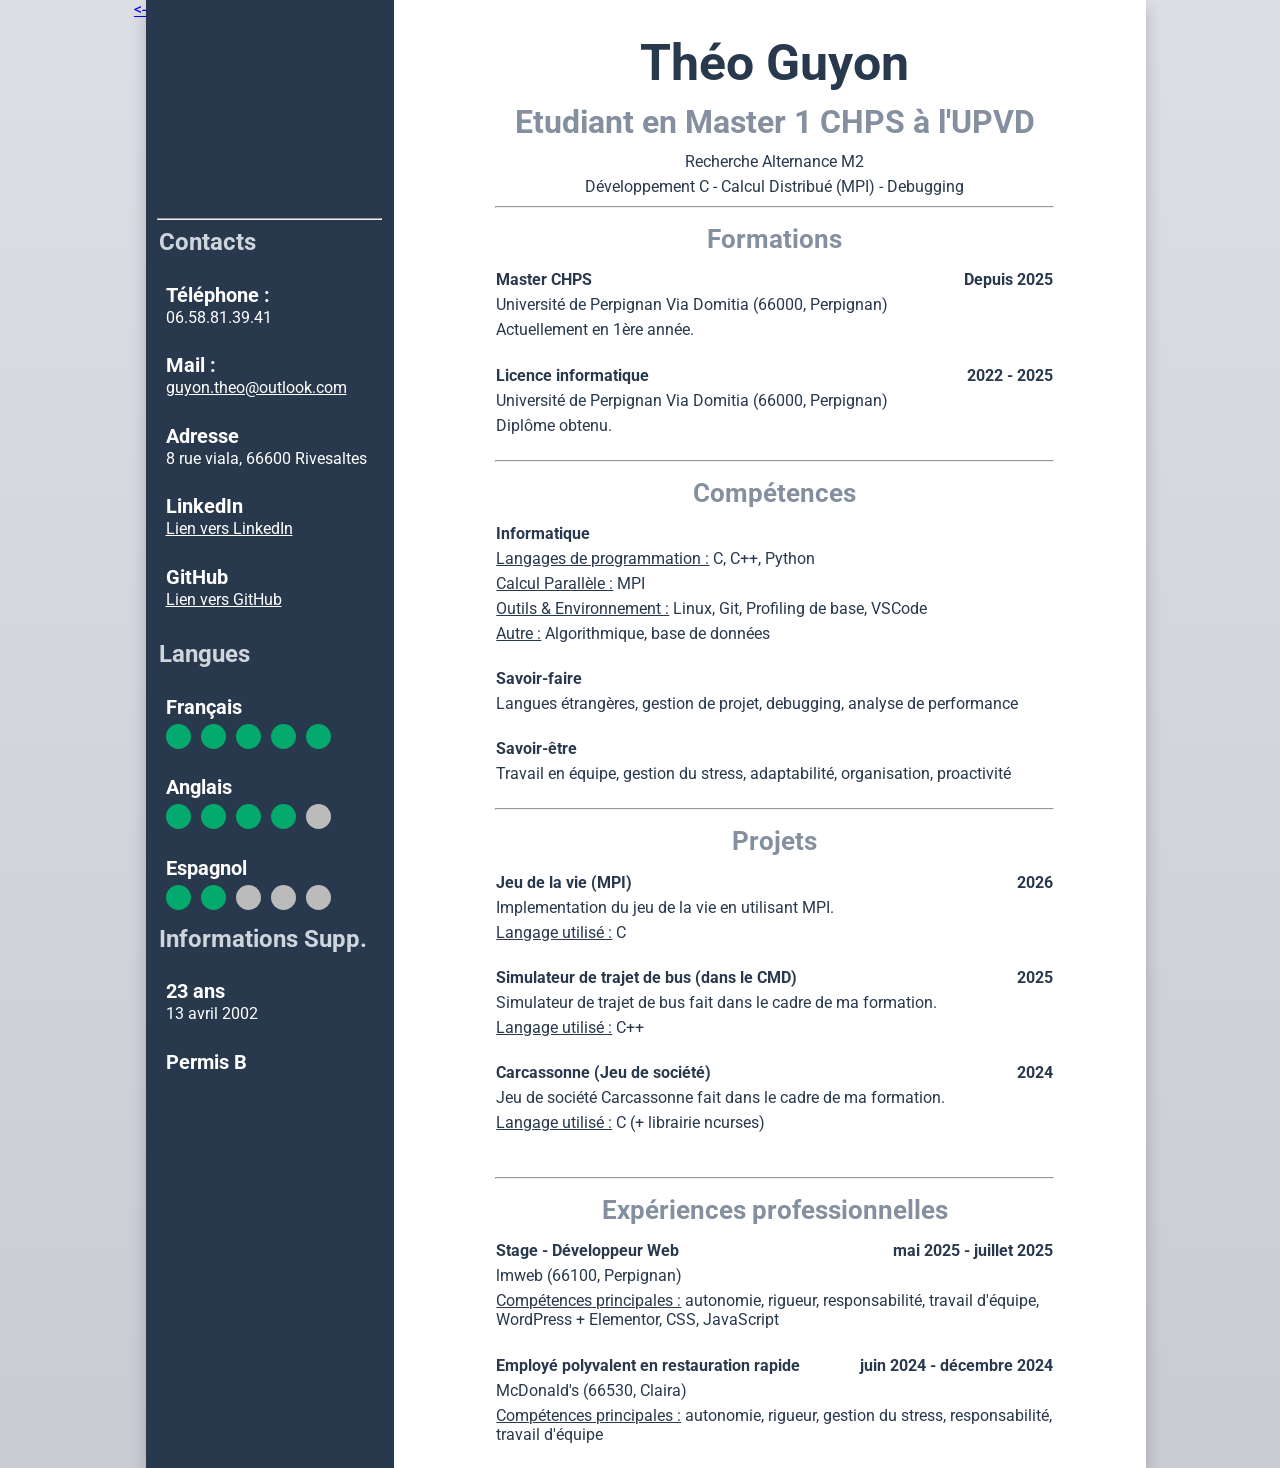
==== chps.html @ 4ac4a45c "update" ====
<!DOCTYPE html>
<html lang="fr">
<head>
    <meta charset="UTF-8">
    <meta name="viewport" content="width=device-width, initial-scale=1.0">
    <title>Theo Guyon</title>
    <link rel="stylesheet" href="style.css">
</head>
<body>
    <a href="index.html"><-</a>
    <div>
        <aside>
            <div class="img-container">
                <img src="photo.png" alt="">
            </div>

            <hr>

            <div class="category-container">
                <h3>Contacts</h3>

                <div class="info-container">
                    <h4>Téléphone :</h4>
                    <p>06.58.81.39.41</p>
                </div>

                <div class="info-container">
                    <h4>Mail :</h4>
                    <p><a href="mailto:guyon.theo@outlook.com">guyon.theo@outlook.com</a></p>
                </div>

                <div class="info-container">
                    <h4>Adresse</h4>
                    <p>8 rue viala, 66600 Rivesaltes</p>
                </div>

                <div class="info-container">
                    <h4>LinkedIn</h4>
                    <p><a href="https://www.linkedin.com/in/theo-guyon/" target="_blank">Lien vers LinkedIn</a></p>
                </div>

                <div class="info-container">
                    <h4>GitHub</h4>
                    <p><a href="https://github.com/Yuukel" target="_blank">Lien vers GitHub</a></p>
                </div>
            </div>

            <div class="category-container">
                <h3>Langues</h3>

                <div class="info-container">
                    <h4>Français</h4>
                    <div class="level">
                        <div class="green-dot"></div>
                        <div class="green-dot"></div>
                        <div class="green-dot"></div>
                        <div class="green-dot"></div>
                        <div class="green-dot"></div>
                    </div>
                </div>

                <div class="info-container">
                    <h4>Anglais</h4>
                    <div class="level">
                        <div class="green-dot"></div>
                        <div class="green-dot"></div>
                        <div class="green-dot"></div>
                        <div class="green-dot"></div>
                        <div class="empty-dot"></div>
                    </div>

                </div>

                <div class="info-container">
                    <h4>Espagnol</h4>
                    <div class="level">
                        <div class="green-dot"></div>
                        <div class="green-dot"></div>
                        <div class="empty-dot"></div>
                        <div class="empty-dot"></div>
                        <div class="empty-dot"></div>
                    </div>
                </div>
            </div>

            <div class="category-container">
                <h3>Informations Supp.</h3>

                <div class="info-container">
                    <h4>23 ans</h4>
                    <p>13 avril 2002</p>

                    <h4>Permis B</h4>
                </div>
            </div>
        </aside>

        <main>
            <div class="cv-header">
                <h1>Théo Guyon</h1>
                <h2>Etudiant en Master 1 CHPS à l'UPVD</h2>
                <p>Recherche Alternance M2</p>
                <p>Développement C - Calcul Distribué (MPI) - Debugging</p>
            </div>

            <hr>

            <div class="formation-category">
                <h3>Formations</h3>

                <div class="formation-container">
                    <div class="container-header">
                        <h4>Master CHPS</h4>
                        <h4>Depuis 2025</h4>
                    </div>
                    <p>Université de Perpignan Via Domitia (66000, Perpignan)</p>
                    <p>Actuellement en 1ère année.</p>
                </div>

                <div class="formation-container">
                    <div class="container-header">
                        <h4>Licence informatique</h4>
                        <h4>2022 - 2025</h4>
                    </div>
                    <p>Université de Perpignan Via Domitia (66000, Perpignan)</p>
                    <p>Diplôme obtenu.</p>
                </div>
            </div>

            <hr>

            <div class="skill-category">
                <h3>Compétences</h3>

                <div class="skill-container">
                    <div class="container-header">
                        <h4>Informatique</h4>
                    </div>
                    <p><u>Langages de programmation :</u>
                        C, C++, Python</p>
                    <p><u>Calcul Parallèle :</u>
                        MPI</p>
                    <p><u>Outils & Environnement :</u>
                        Linux, Git, Profiling de base, VSCode</p>
                    <p><u>Autre :</u>
                        Algorithmique, base de données</p>
                </div>

                <div class="skill-container">
                    <div class="container-header">
                        <h4>Savoir-faire</h4>
                    </div>
                    <p>Langues étrangères, gestion de projet, debugging, analyse de performance</p>
                </div>

                <div class="skill-container">
                    <div class="container-header">
                        <h4>Savoir-être</h4>
                    </div>
                    <p>Travail en équipe, gestion du stress, adaptabilité, organisation, proactivité</p>
                </div>
            </div>

            <hr>

            <div class="project-category">
                <h3>Projets</h3>

                <div class="project-container">
                    <div class="container-header">
                        <h4>Jeu de la vie (MPI)</h4>
                        <h4>2026</h4>
                    </div>
                    <p>Implementation du jeu de la vie en utilisant MPI.</p>
                    <p><u>Langage utilisé :</u> C</p>
                </div>

                <div class="project-container">
                    <div class="container-header">
                        <h4>Simulateur de trajet de bus (dans le CMD)</h4>
                        <h4>2025</h4>
                    </div>
                    <p>Simulateur de trajet de bus fait dans le cadre de ma formation.</p>
                    <p><u>Langage utilisé :</u> C++</p>
                </div>

                <div class="project-container">
                    <div class="container-header">
                        <h4>Carcassonne (Jeu de société)</h4>
                        <h4>2024</h4>
                    </div>
                    <p>Jeu de société Carcassonne fait dans le cadre de ma formation.</p>
                    <p><u>Langage utilisé :</u> C (+ librairie ncurses)</p>
                </div>
            </div>

            <hr>

            <div class="work-category">
                <h3>Expériences professionnelles</h3>

                <div class="work-container">
                    <div class="container-header">
                        <h4>Stage - Développeur Web</h4>
                        <h4>mai 2025 - juillet 2025</h4>
                    </div>
                    <p>lmweb (66100, Perpignan)</p>
                    <p> <u> Compétences principales :</u>
                        autonomie, rigueur, responsabilité, travail d'équipe, WordPress + Elementor, CSS, JavaScript</p>
                </div>

                <div class="work-container">
                    <div class="container-header">
                        <h4>Employé polyvalent en restauration rapide</h4>
                        <h4>juin 2024 - décembre 2024</h4>
                    </div>
                    <p>McDonald's (66530, Claira)</p>
                    <p> <u> Compétences principales :</u> 
                        autonomie, rigueur, gestion du stress, responsabilité, travail d'équipe</p>
                </div>
            </div>
            <br>
        </main>
    </div>
</body>
</html>
---- style.css ----
@import url('https://fonts.googleapis.com/css2?family=Roboto:ital,wght@0,100;0,300;0,400;0,500;0,700;0,900;1,100;1,300;1,400;1,500;1,700;1,900&family=Rubik:ital,wght@0,300..900;1,300..900&display=swap');

html{
    font-family: 'Roboto', sans-serif;
}

html, body{
    padding: 0;
    margin: 0;
}

body{
    display: flex;
    justify-content: center;
    align-items: stretch;

    background-color: #dedfe5;
    background: linear-gradient(to bottom, rgba(222,223,229,1) 0%, rgba(203,204,210,1) 100%);
}

body>div{
    width: 1000px;
    min-height: 100vh;
    height: auto;
    box-shadow: 0 8px 16px rgba(0, 0, 0, 0.2);

    display: flex;
    flex-direction: row;
}

.link-container{
    display: flex;
    flex-direction: row;
    justify-content: center;
    align-items: center;
    margin-top: 10px;
}

.link-container a{
    margin: 0 15px;
    text-decoration: none;
    color: #29394D;
    font-size: 18px;
    font-weight: 500;
    border: 2px solid #29394D;
    padding: 5px 10px;
    border-radius: 5px;
    transition: background-color 0.3s, color 0.3s;
}

.link-container a:hover{
    background-color: #29394D;
    color: white;
}

aside{
    width: 100%;
    flex: 25%;
    background-color: #29394D;

    display: flex;
    flex-direction: column;
    align-items: center;

}

aside h3{
    color: #cfd5dd;
    font-size: 24px;
    margin-top: 0;
}

aside h4{
    font-size: 20px;
}

aside h4, aside p, aside a{
    color: white;
}

aside a{
    display: block;
}

aside>.img-container{
    margin-top :10px;
    width: 200px;
    height: 200px;
}

aside>.img-container>img{
    width: 200px;
}

aside hr{
    color: #84909f;
    width: 90%;
}

aside .category-container{
    width: 100%;
    margin-left: 25px;
    margin-bottom: 15px;
}

aside .category-container>div{
    margin-left: 7px;
}

aside .info-container>h4{
    margin-bottom: -15px;
}

aside .level{
    display: flex;
    flex-direction: row;
    margin-top: 20px;
}

.green-dot{
    width: 25px;
    height: 25px;
    background-color: #04AA6D;
    border-radius: 50%;
    margin-right: 10px;
}

.empty-dot{
    width: 25px;
    height: 25px;
    background-color: #bbb;
    border-radius: 50%;
    margin-right: 10px;
}

main{
    padding-left: 10px;
    flex:75%;
    background-color: white
}

main hr{
    color: #84909f;
    width: 75%;
    margin-bottom: -10px;
    margin-top: 20px;
}

main>div{
    width: 100%;
    display: flex;
    flex-direction: column;
    align-items: center;
}

main h1{
    font-size: 50px;
    color: #29394d;
    margin-bottom: -15px;
}

main h2, main h3{
    color: #84909f;
}

main h2{
    font-size: 32px;
    margin-bottom: -5px;
}

main h3{
    font-size: 26px;
    margin-bottom: -5px;
}

main h4, main p, main a, main a:visited{
    color: #29394d;
    margin-bottom: -10px;
}

main .formation-container, main .work-container, main .skill-container, main .project-container{
    margin-bottom: 15px;
    width: 75%;
}

main .container-header{
    display: flex;
    justify-content: space-between;
}

main .project-category{
    margin-bottom: 40px;
}
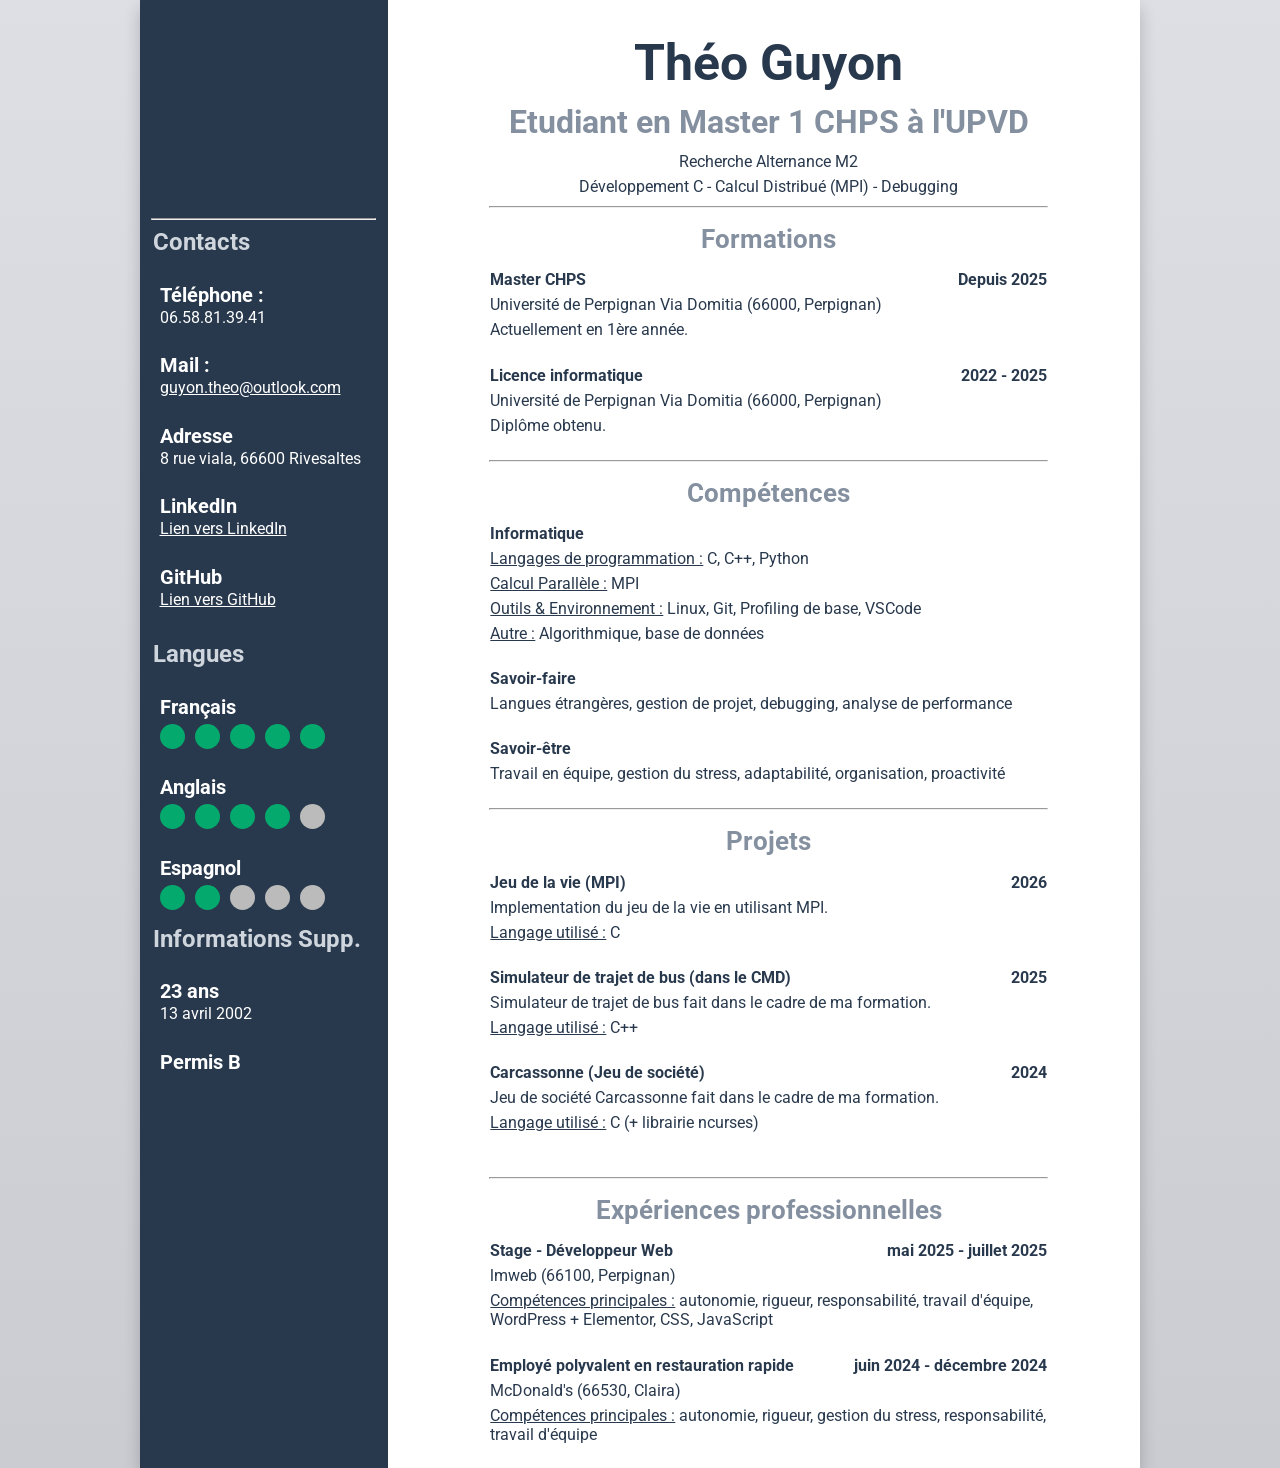
==== commit 9916c771: "Update chps.html" ====
--- a/chps.html
+++ b/chps.html
@@ -7,7 +7,6 @@
     <link rel="stylesheet" href="style.css">
 </head>
 <body>
-    <a href="index.html"><-</a>
     <div>
         <aside>
             <div class="img-container">
@@ -223,4 +222,4 @@
         </main>
     </div>
 </body>
-</html>+</html>
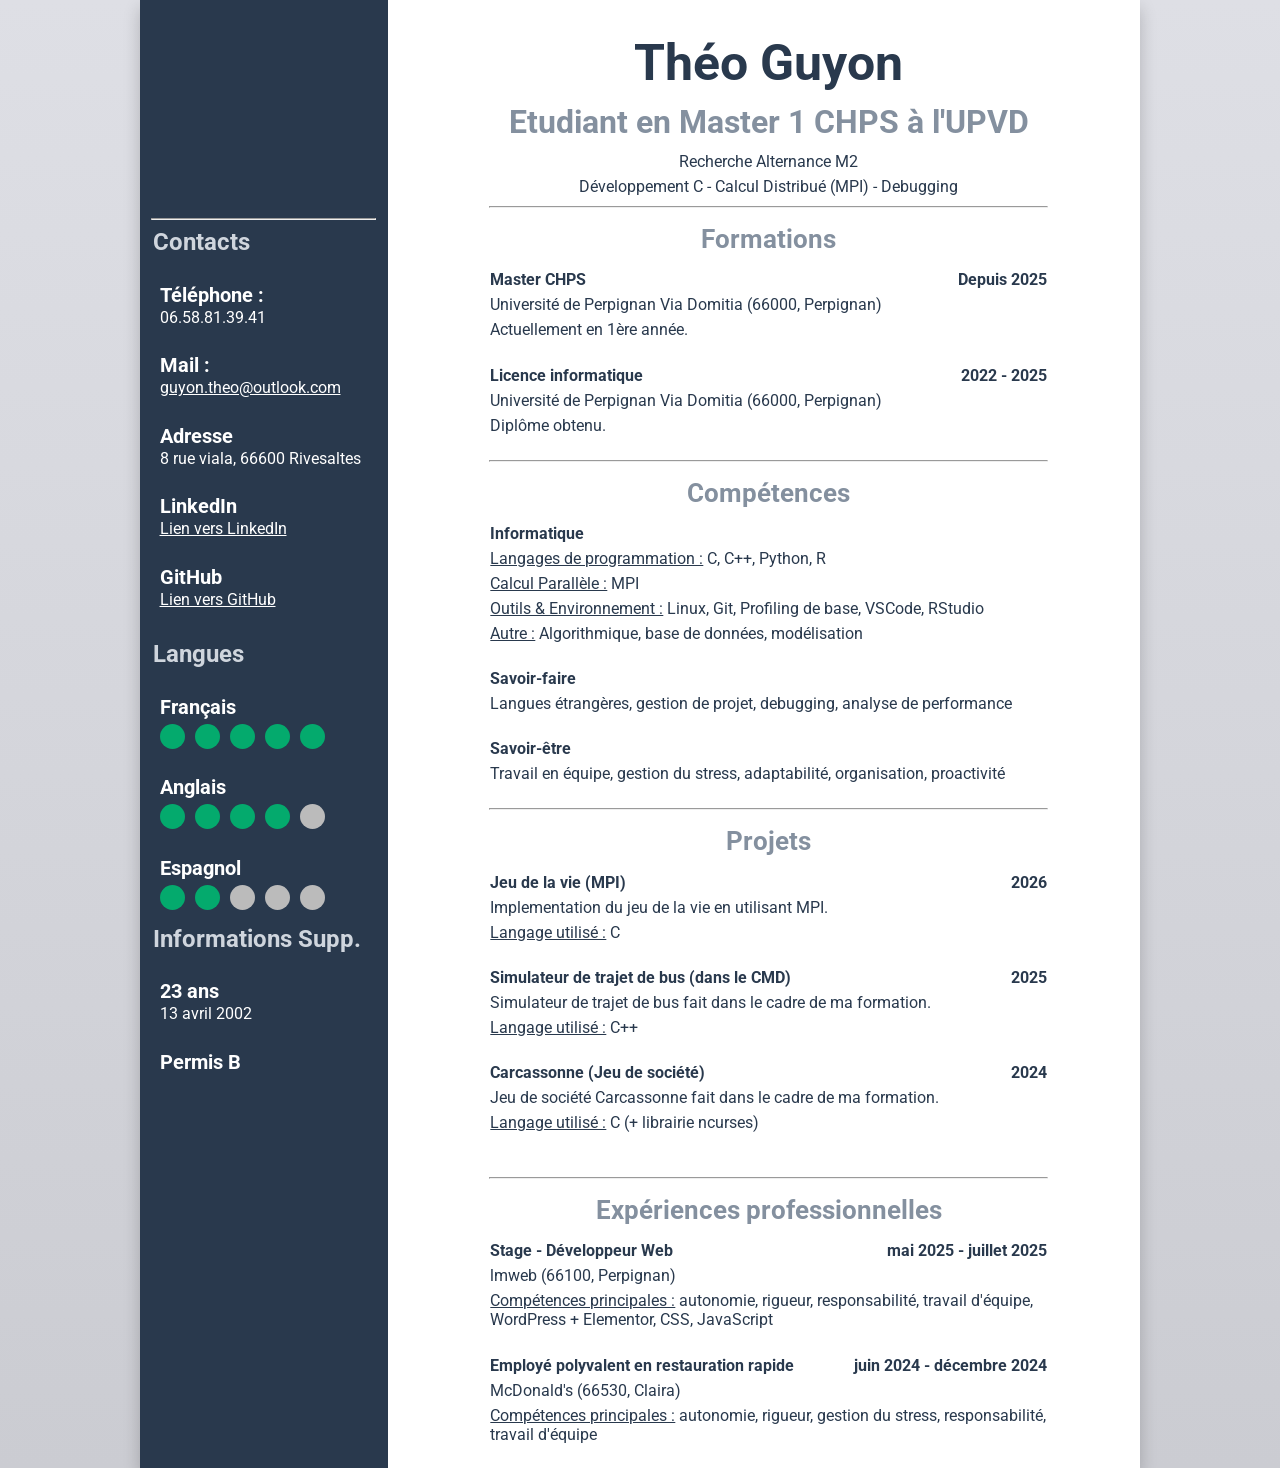
==== commit fa2f61ce: "update" ====
--- a/chps.html
+++ b/chps.html
@@ -7,6 +7,7 @@
     <link rel="stylesheet" href="style.css">
 </head>
 <body>
+    <!-- <a href="index.html"><-</a> -->
     <div>
         <aside>
             <div class="img-container">
@@ -136,13 +137,13 @@
                         <h4>Informatique</h4>
                     </div>
                     <p><u>Langages de programmation :</u>
-                        C, C++, Python</p>
+                        C, C++, Python, R</p>
                     <p><u>Calcul Parallèle :</u>
                         MPI</p>
                     <p><u>Outils & Environnement :</u>
-                        Linux, Git, Profiling de base, VSCode</p>
+                        Linux, Git, Profiling de base, VSCode, RStudio</p>
                     <p><u>Autre :</u>
-                        Algorithmique, base de données</p>
+                        Algorithmique, base de données, modélisation</p>
                 </div>
 
                 <div class="skill-container">
@@ -222,4 +223,4 @@
         </main>
     </div>
 </body>
-</html>
+</html>
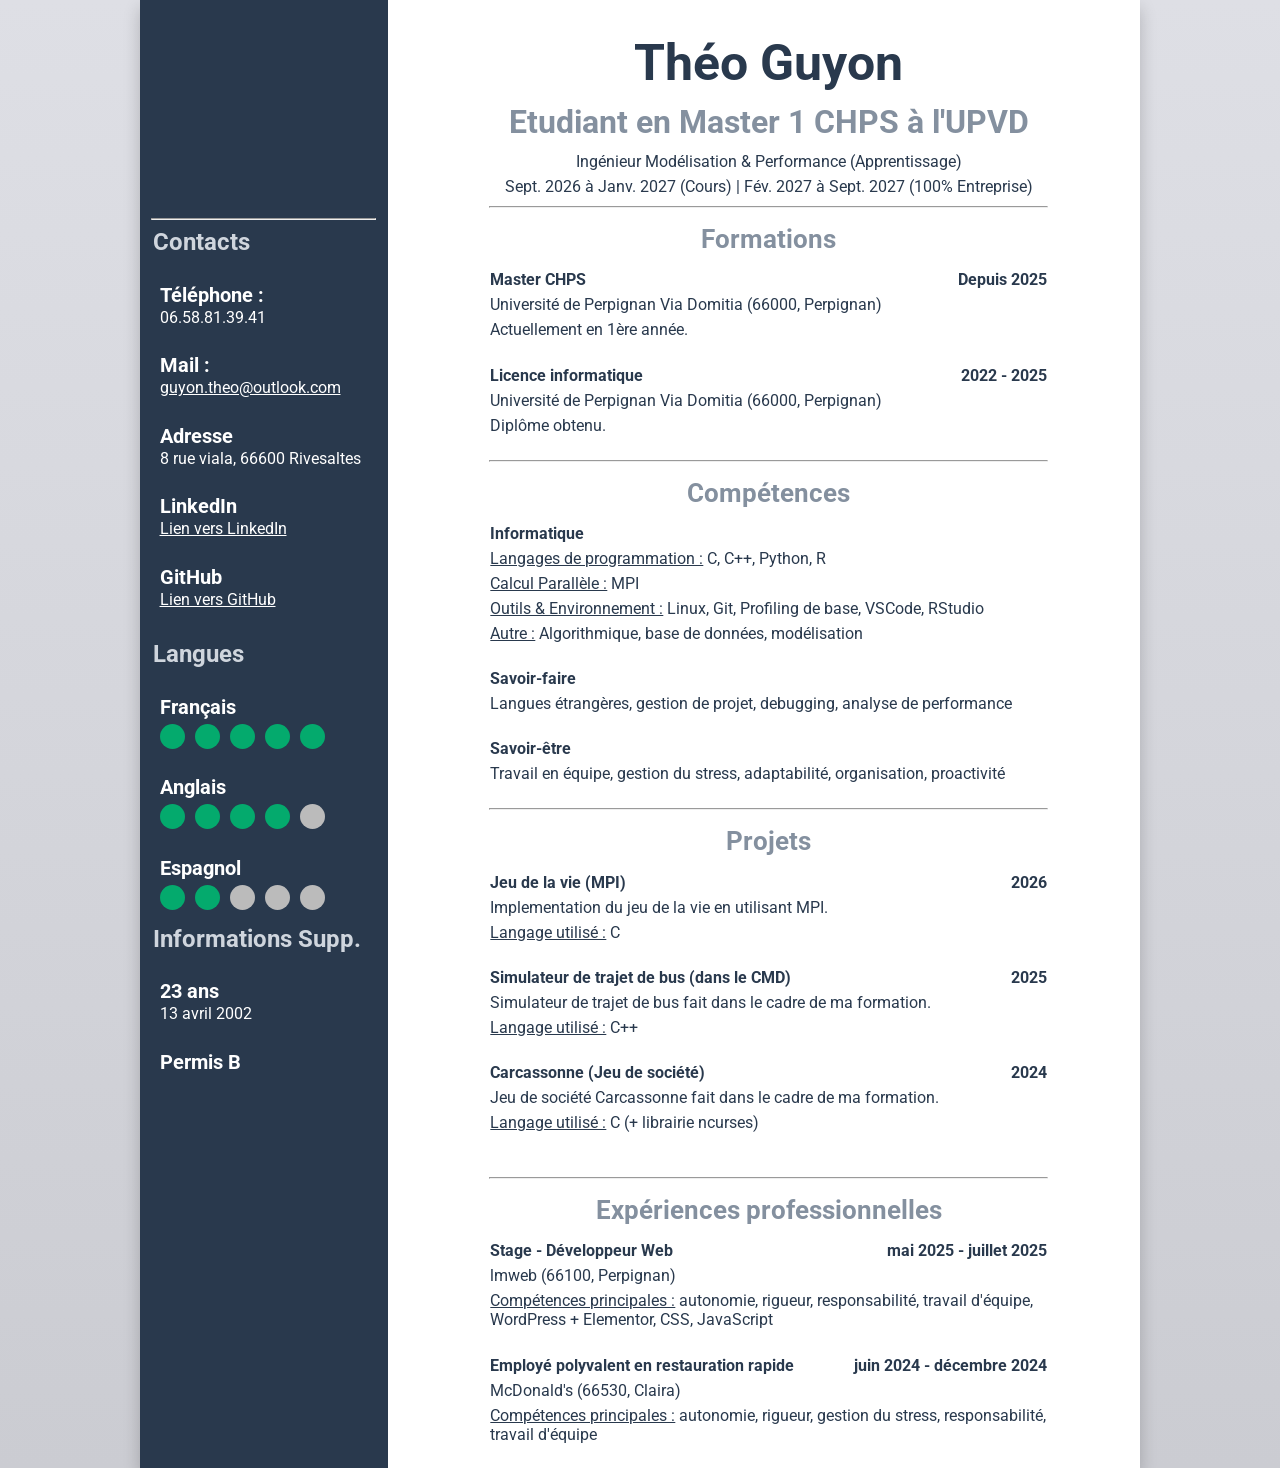
==== commit b5241954: "update" ====
--- a/chps.html
+++ b/chps.html
@@ -99,8 +99,8 @@
             <div class="cv-header">
                 <h1>Théo Guyon</h1>
                 <h2>Etudiant en Master 1 CHPS à l'UPVD</h2>
-                <p>Recherche Alternance M2</p>
-                <p>Développement C - Calcul Distribué (MPI) - Debugging</p>
+                <p>Ingénieur Modélisation & Performance (Apprentissage)</p>
+                <p>Sept. 2026 à Janv. 2027 (Cours) | Fév. 2027 à Sept. 2027 (100% Entreprise)</p>
             </div>
 
             <hr>
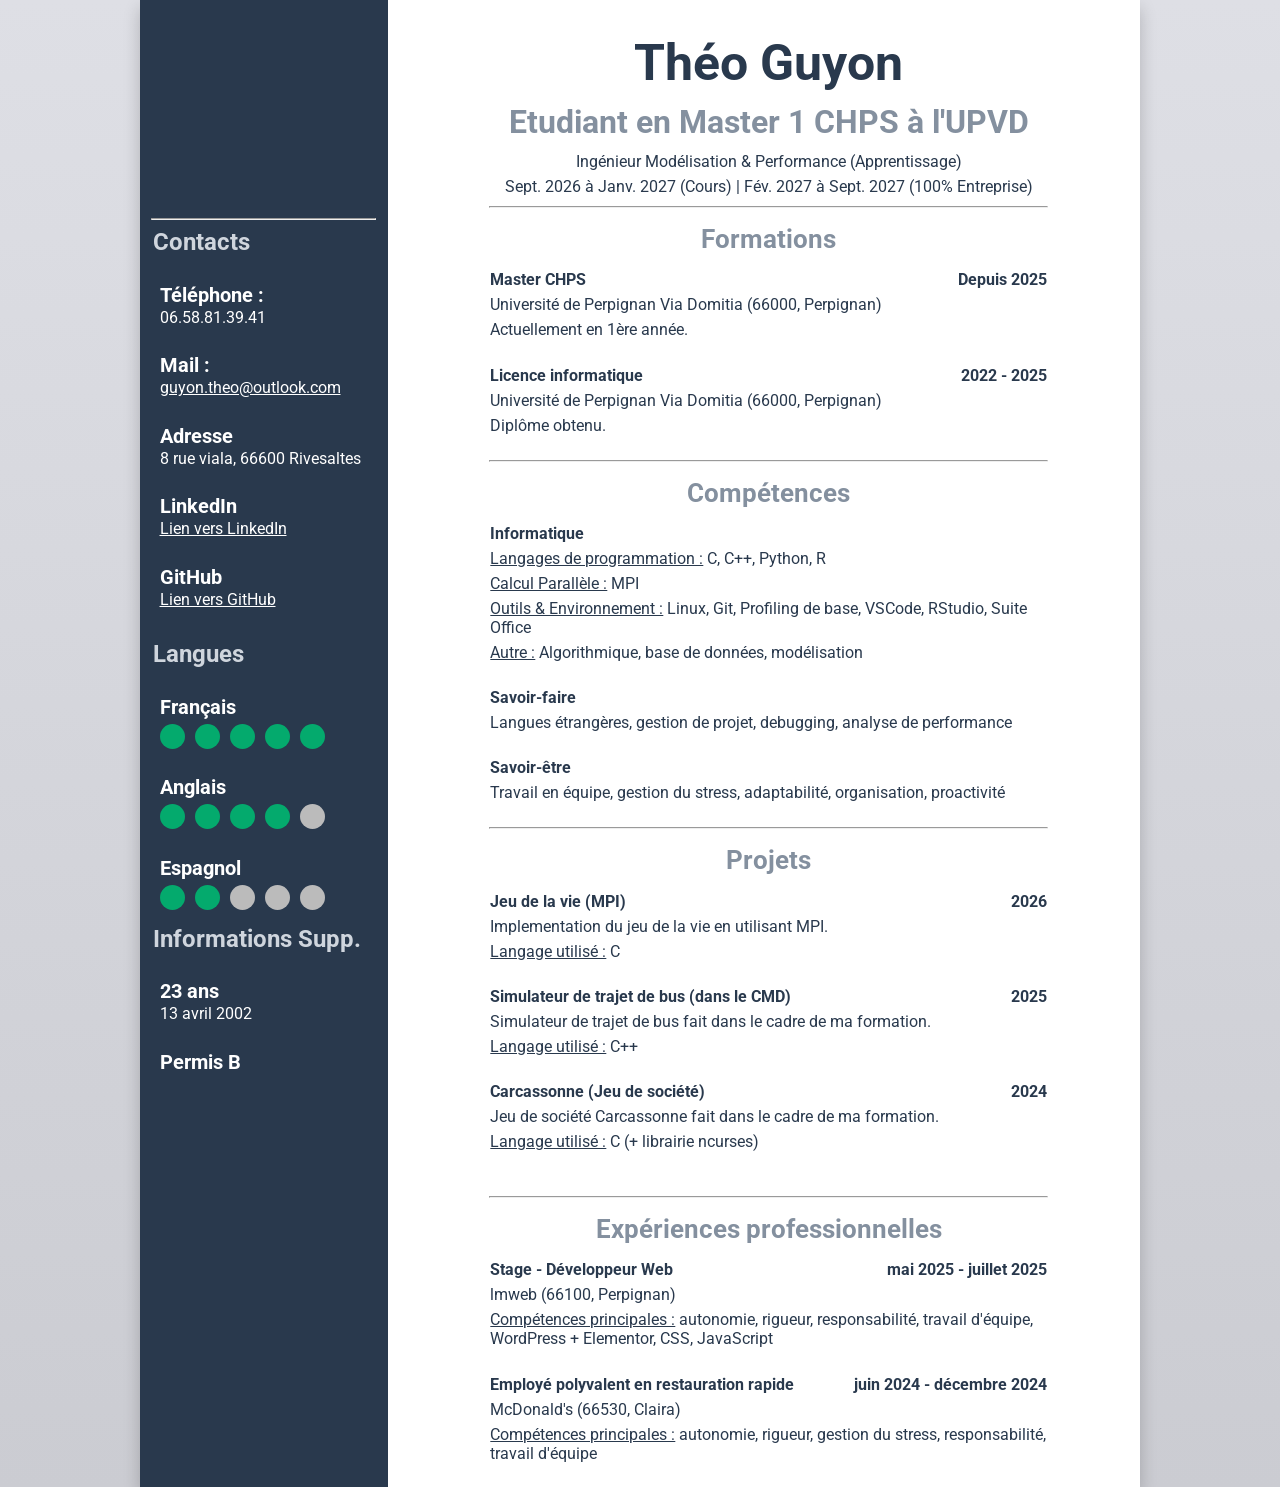
==== commit 9b671966: "update" ====
--- a/chps.html
+++ b/chps.html
@@ -141,7 +141,7 @@
                     <p><u>Calcul Parallèle :</u>
                         MPI</p>
                     <p><u>Outils & Environnement :</u>
-                        Linux, Git, Profiling de base, VSCode, RStudio</p>
+                        Linux, Git, Profiling de base, VSCode, RStudio, Suite Office</p>
                     <p><u>Autre :</u>
                         Algorithmique, base de données, modélisation</p>
                 </div>
